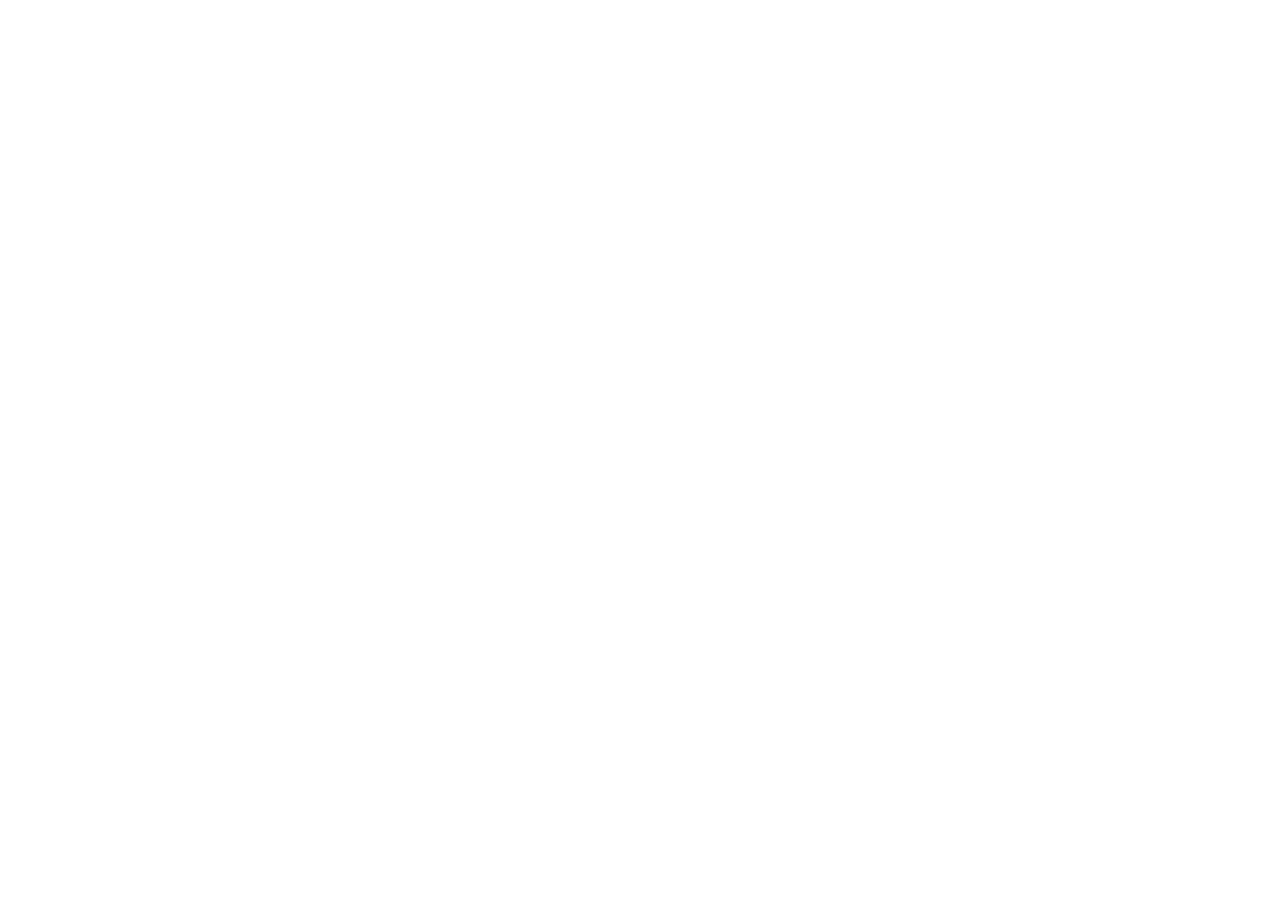
==== SignupForm.html @ 91a539bb "Create Program Files" ====
<!DOCTYPE html>
<html lang="en">
<head>
    <meta charset="UTF-8">
    <meta name="viewport" content="width=device-width, initial-scale=1.0">
    <link rel="stylesheet" href="./SignupFormStyles.css">
    <title>Odin Sign-up Form</title>
</head>
<body>
    
</body>
</html>
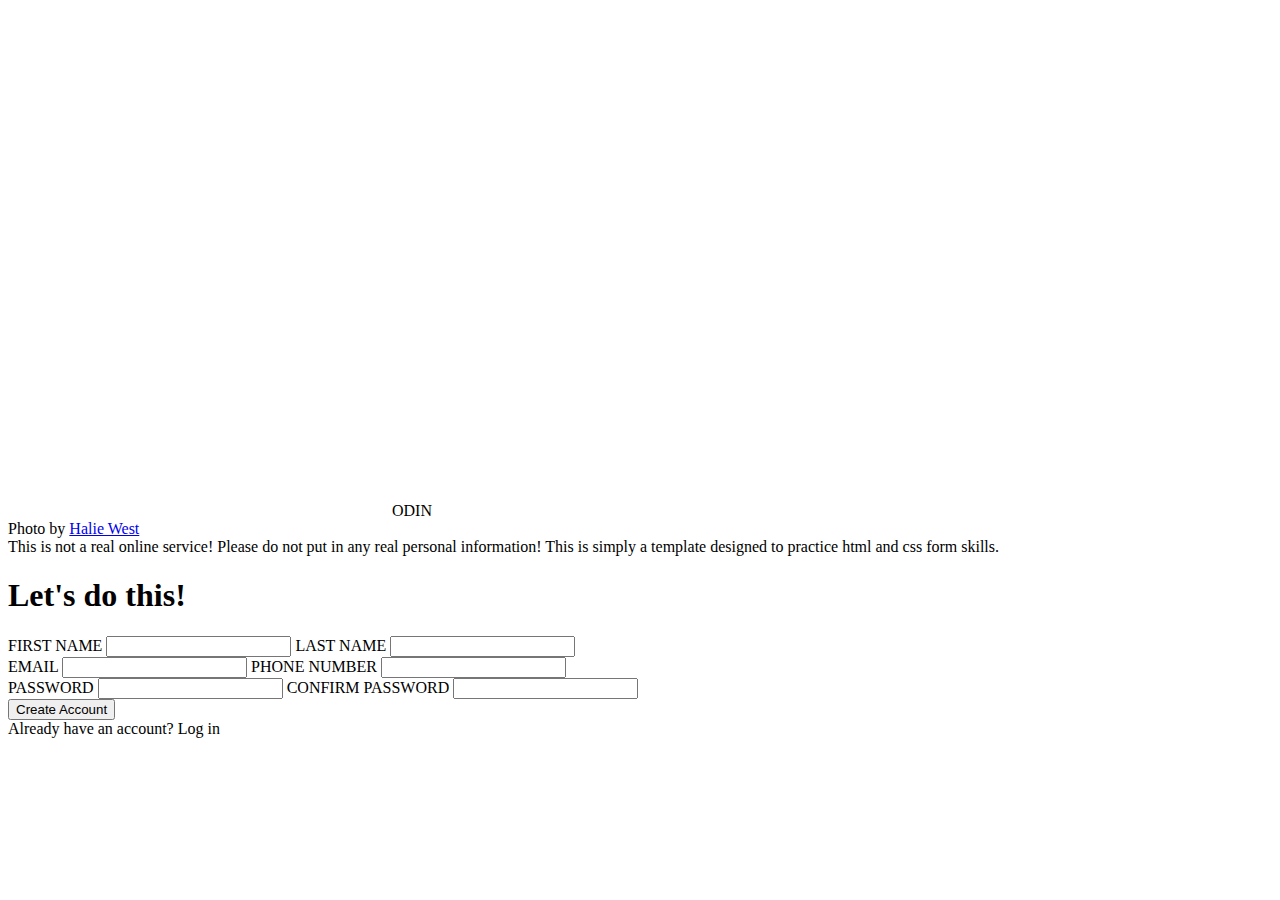
==== commit 2de2519c: "Create html page structure" ====
--- a/SignupForm.html
+++ b/SignupForm.html
@@ -7,6 +7,48 @@
     <title>Odin Sign-up Form</title>
 </head>
 <body>
-    
+    <div class="image-side-panel">
+        <!-- Add the image as a background-->
+        <div class="logo-and-name">
+            <img src="./odin-lined.png">
+            <span class="company-name">ODIN</span>
+        </div>
+        <div class="photo-credit">
+            Photo by <a href="https://unsplash.com/photos/25xggax4bSA">Halie West</a>
+        </div>
+    </div>
+    <div class="Form-side-panel">
+        <div class="disclaimer">
+            This is not a real online service! Please do not put in any real personal information!
+            This is simply a template designed to practice html and css form skills.
+        </div>
+        <form class="sign-up-form">
+            <div class="sign-up-form-top">
+                <h1 class="sign-up-form-message">Let's do this!</h1>
+                <div class="form-row">
+                    <label for="first-name">FIRST NAME</label>
+                    <input type="text" id="first-name" name="first-name">
+                    <label for="last-name">LAST NAME</label>
+                    <input type="text" id="last-name" name="last-name">
+                </div>
+                <div class="form-row">
+                    <label for="email">EMAIL</label>
+                    <input type="email" id="email" name="email">
+                    <label for="phone-number">PHONE NUMBER</label>
+                    <input type="tel" id="phone-number" name="phone-number">
+                </div>
+                <div class="form-row">
+                    <label for="password">PASSWORD</label>
+                    <input type="password" id="password" name="password">
+                    <label for="confirm-password">CONFIRM PASSWORD</label>
+                    <input type="password" id="confirm-password" name="confirm-password">
+                </div>
+            </div>
+            <button>Create Account</button>
+        </form>
+        <div class="already-have-account">
+            Already have an account? <span>Log in</span>
+        </div>
+    </div>
 </body>
 </html>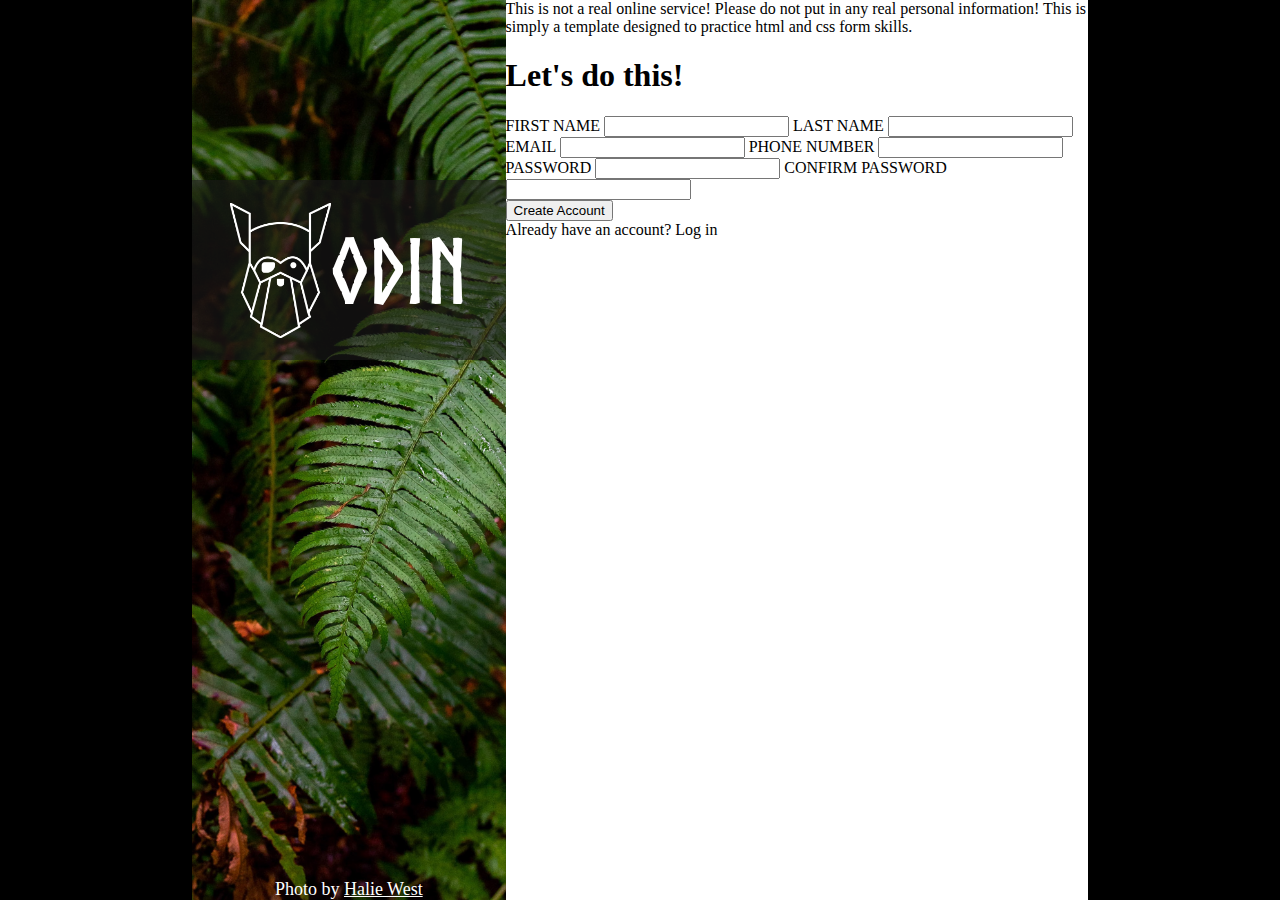
==== commit 1a4cb110: "Create Image Side Panel Styling" ====
--- a/SignupForm.html
+++ b/SignupForm.html
@@ -17,7 +17,7 @@
             Photo by <a href="https://unsplash.com/photos/25xggax4bSA">Halie West</a>
         </div>
     </div>
-    <div class="Form-side-panel">
+    <div class="form-side-panel">
         <div class="disclaimer">
             This is not a real online service! Please do not put in any real personal information!
             This is simply a template designed to practice html and css form skills.
--- a/SignupFormStyles.css
+++ b/SignupFormStyles.css
@@ -0,0 +1,63 @@
+* {
+    box-sizing: border-box;
+}
+
+@font-face {
+    font-family: "Norse-Bold";
+    src: url("./Norse-Bold.otf");
+}
+
+body {
+    margin: 0;
+    padding: 0 15vw 0 15vw;
+    display: flex;
+    flex-direction: row;
+    background-color: black;
+}
+
+.image-side-panel {
+    width: 35vw;
+    height: 100vh;
+    background-image: url("./halie-west-25xggax4bSA-unsplash.jpg");
+    background-size: cover;
+    background-repeat: no-repeat;
+    display: flex;
+    justify-content: space-between;
+    flex-direction: column;
+}
+
+.form-side-panel {
+    width: 65vw;
+    height: 100vh;
+    background-color: white;
+}
+
+.logo-and-name {
+    background-color: rgba(26, 25, 25, 0.6);
+    height: 20vh;
+    margin-top: 20vh;
+    color: white;
+    display: flex;
+    font-size: 10vh;
+    justify-content: center;
+}
+
+.company-name {
+    padding-top: 5vh;
+    font-family: "Norse-Bold";
+}
+
+.logo-and-name img {
+    height: 15vh;
+    margin-top: 2.5vh;
+}
+
+.photo-credit {
+    text-align: center;
+    color: white;
+    font-size: 2vh;
+}
+
+.photo-credit a{
+    color: white;
+}
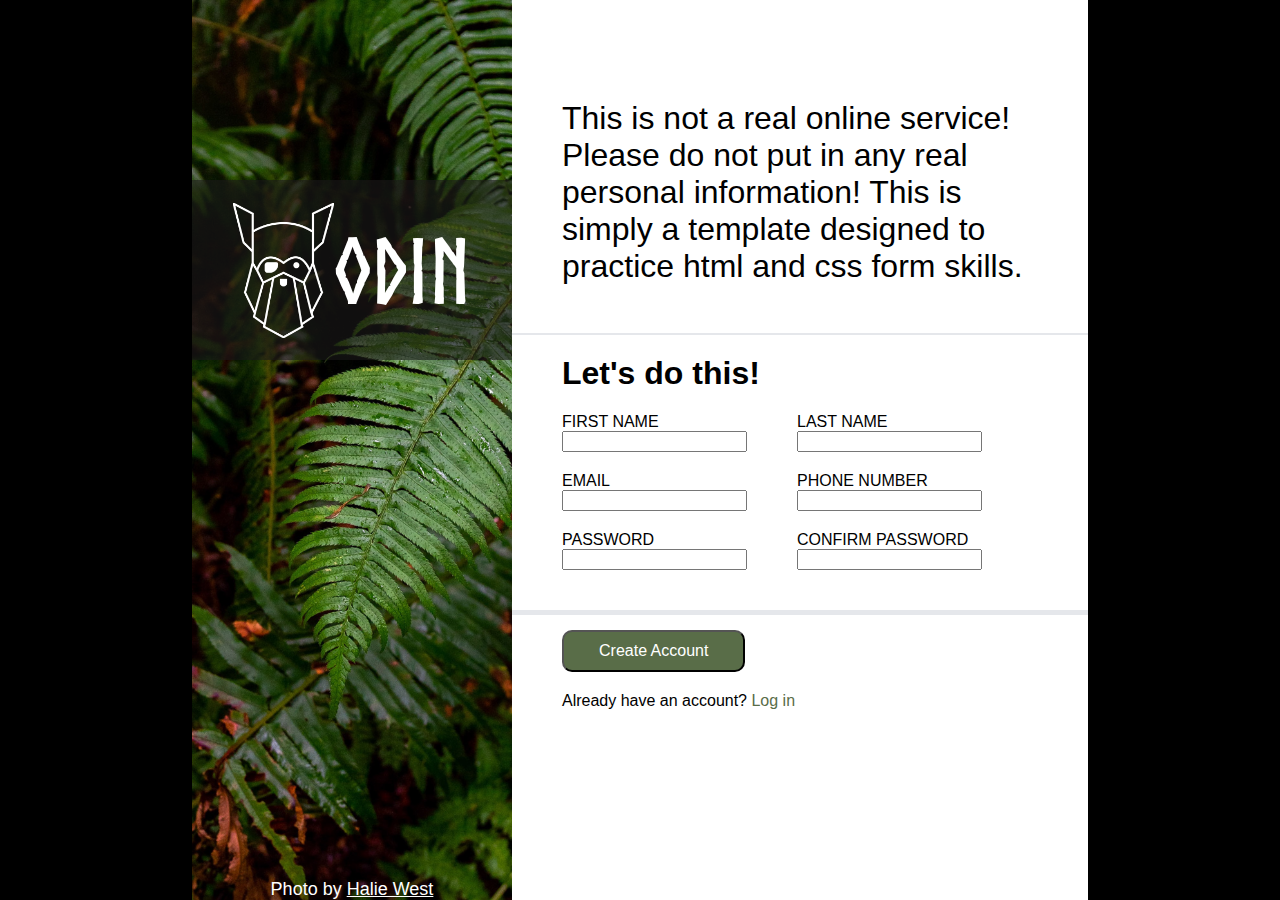
==== commit d82efcc6: "Create Form Side Panel Styling" ====
--- a/SignupForm.html
+++ b/SignupForm.html
@@ -26,22 +26,34 @@
             <div class="sign-up-form-top">
                 <h1 class="sign-up-form-message">Let's do this!</h1>
                 <div class="form-row">
-                    <label for="first-name">FIRST NAME</label>
-                    <input type="text" id="first-name" name="first-name">
-                    <label for="last-name">LAST NAME</label>
-                    <input type="text" id="last-name" name="last-name">
+                    <div>
+                        <label for="first-name">FIRST NAME</label>
+                        <input type="text" id="first-name" name="first-name">
+                    </div>
+                    <div>
+                        <label for="last-name">LAST NAME</label>
+                        <input type="text" id="last-name" name="last-name">
+                    </div>
                 </div>
                 <div class="form-row">
-                    <label for="email">EMAIL</label>
-                    <input type="email" id="email" name="email">
-                    <label for="phone-number">PHONE NUMBER</label>
-                    <input type="tel" id="phone-number" name="phone-number">
+                    <div>
+                        <label for="email">EMAIL</label>
+                        <input type="email" id="email" name="email">
+                    </div>
+                    <div>
+                        <label for="phone-number">PHONE NUMBER</label>
+                        <input type="tel" id="phone-number" name="phone-number">
+                    </div>
                 </div>
                 <div class="form-row">
-                    <label for="password">PASSWORD</label>
-                    <input type="password" id="password" name="password">
-                    <label for="confirm-password">CONFIRM PASSWORD</label>
-                    <input type="password" id="confirm-password" name="confirm-password">
+                    <div>
+                        <label for="password">PASSWORD</label>
+                        <input type="password" id="password" name="password">
+                    </div>
+                    <div>
+                        <label for="confirm-password">CONFIRM PASSWORD</label>
+                        <input type="password" id="confirm-password" name="confirm-password">
+                    </div>
                 </div>
             </div>
             <button>Create Account</button>
--- a/SignupFormStyles.css
+++ b/SignupFormStyles.css
@@ -1,5 +1,10 @@
 * {
     box-sizing: border-box;
+}
+
+:root {
+    --form-border: #E5E7EB;
+    font-family: Arial, Helvetica, sans-serif;
 }
 
 @font-face {
@@ -8,6 +13,7 @@
 }
 
 body {
+    font-size: 16px;
     margin: 0;
     padding: 0 15vw 0 15vw;
     display: flex;
@@ -16,7 +22,7 @@
 }
 
 .image-side-panel {
-    width: 35vw;
+    width: 25vw;
     height: 100vh;
     background-image: url("./halie-west-25xggax4bSA-unsplash.jpg");
     background-size: cover;
@@ -27,7 +33,7 @@
 }
 
 .form-side-panel {
-    width: 65vw;
+    width: 45vw;
     height: 100vh;
     background-color: white;
 }
@@ -61,3 +67,50 @@
 .photo-credit a{
     color: white;
 }
+
+.sign-up-form-top {
+    box-shadow: 0 5px var(--form-border), 0 -2px var(--form-border);
+    padding: 0 50px 20px 50px;
+}
+
+.sign-up-form-message {
+    padding-top: 20px;
+}
+
+.disclaimer {
+    margin: 100px 50px 50px 50px;
+    font-size: 2rem;
+}
+
+.form-row {
+    display: flex;
+    justify-content: space-between;
+    margin-right: 300px;
+    margin-bottom: 20px;
+}
+
+.form-row div {
+    display: flex;
+    flex-direction: column;
+    margin-right: 50px;
+}
+
+.sign-up-form button {
+    color: white;
+    margin-top: 20px;
+    margin-left: 50px;
+    font-size: 1rem;
+    background-color: #596D48;
+    padding: 10px 35px;
+    border-radius: 10px;
+}
+
+.already-have-account {
+    margin-left: 50px;
+    margin-top: 20px;
+}
+
+.already-have-account span {
+    color: #596D48;
+}
+
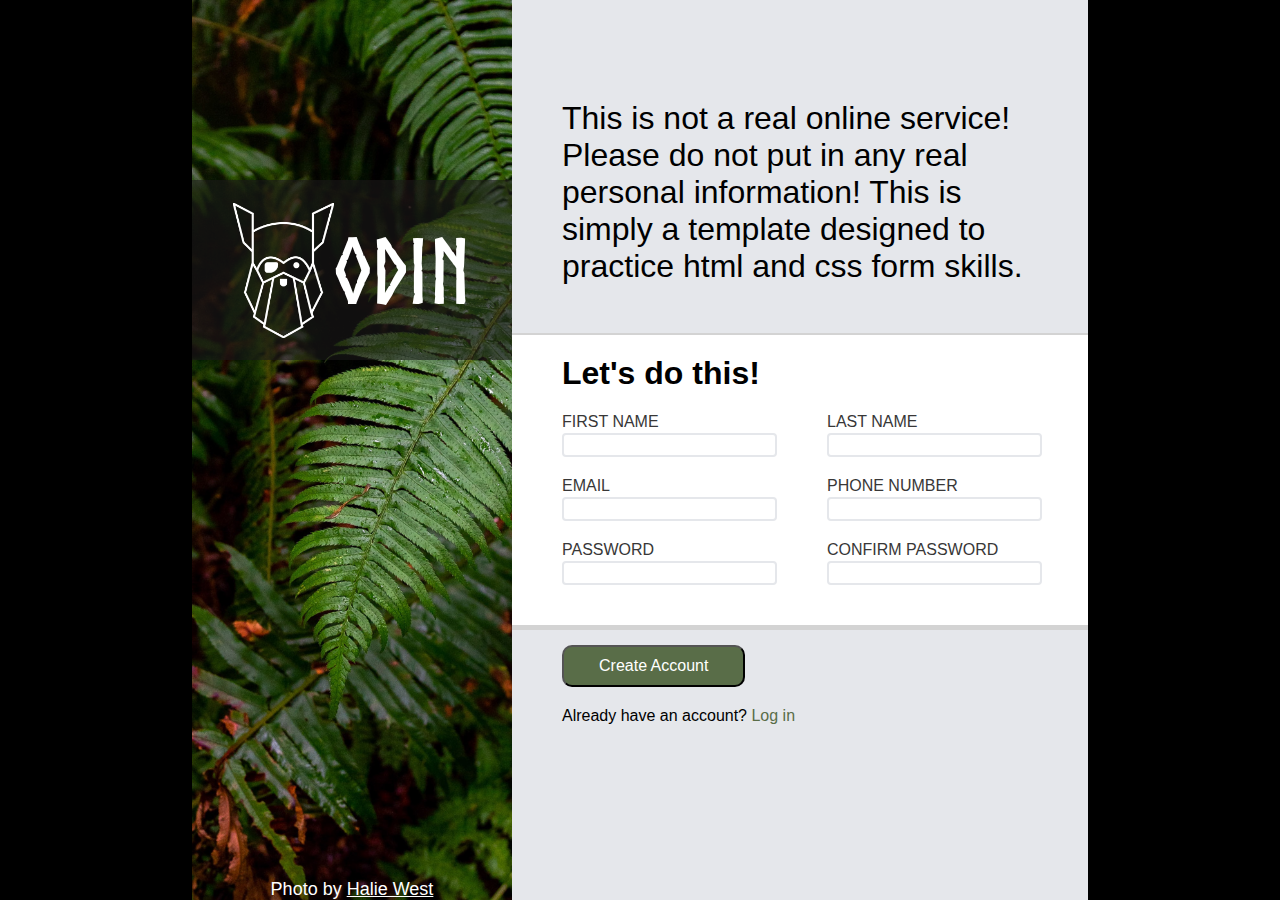
==== commit 1eb825cf: "Create form input styling" ====
--- a/SignupForm.html
+++ b/SignupForm.html
@@ -48,11 +48,11 @@
                 <div class="form-row">
                     <div>
                         <label for="password">PASSWORD</label>
-                        <input type="password" id="password" name="password">
+                        <input class="error" type="password" id="password" name="password">
                     </div>
                     <div>
                         <label for="confirm-password">CONFIRM PASSWORD</label>
-                        <input type="password" id="confirm-password" name="confirm-password">
+                        <input class="error" type="password" id="confirm-password" name="confirm-password">
                     </div>
                 </div>
             </div>
--- a/SignupFormStyles.css
+++ b/SignupFormStyles.css
@@ -3,7 +3,7 @@
 }
 
 :root {
-    --form-border: #E5E7EB;
+    --form-background: #E5E7EB;
     font-family: Arial, Helvetica, sans-serif;
 }
 
@@ -35,7 +35,7 @@
 .form-side-panel {
     width: 45vw;
     height: 100vh;
-    background-color: white;
+    background-color: var(--form-background);
 }
 
 .logo-and-name {
@@ -69,8 +69,9 @@
 }
 
 .sign-up-form-top {
-    box-shadow: 0 5px var(--form-border), 0 -2px var(--form-border);
+    box-shadow: 0px 5px lightgray, 0px -2px lightgray;
     padding: 0 50px 20px 50px;
+    background-color: white;
 }
 
 .sign-up-form-message {
@@ -89,10 +90,27 @@
     margin-bottom: 20px;
 }
 
+.form-row label {
+    color: rgb(56, 55, 55);
+    margin-bottom: 2px;
+}
+
 .form-row div {
     display: flex;
     flex-direction: column;
     margin-right: 50px;
+}
+
+.form-row input {
+    font-size: 16px;
+    border: 2px solid #E5E7EB;
+    border-radius: 4px;
+}
+
+.form-row input:focus {
+    outline: none;
+    border: 2px solid rgb(12, 12, 195);
+    border-radius: 4px;
 }
 
 .sign-up-form button {
